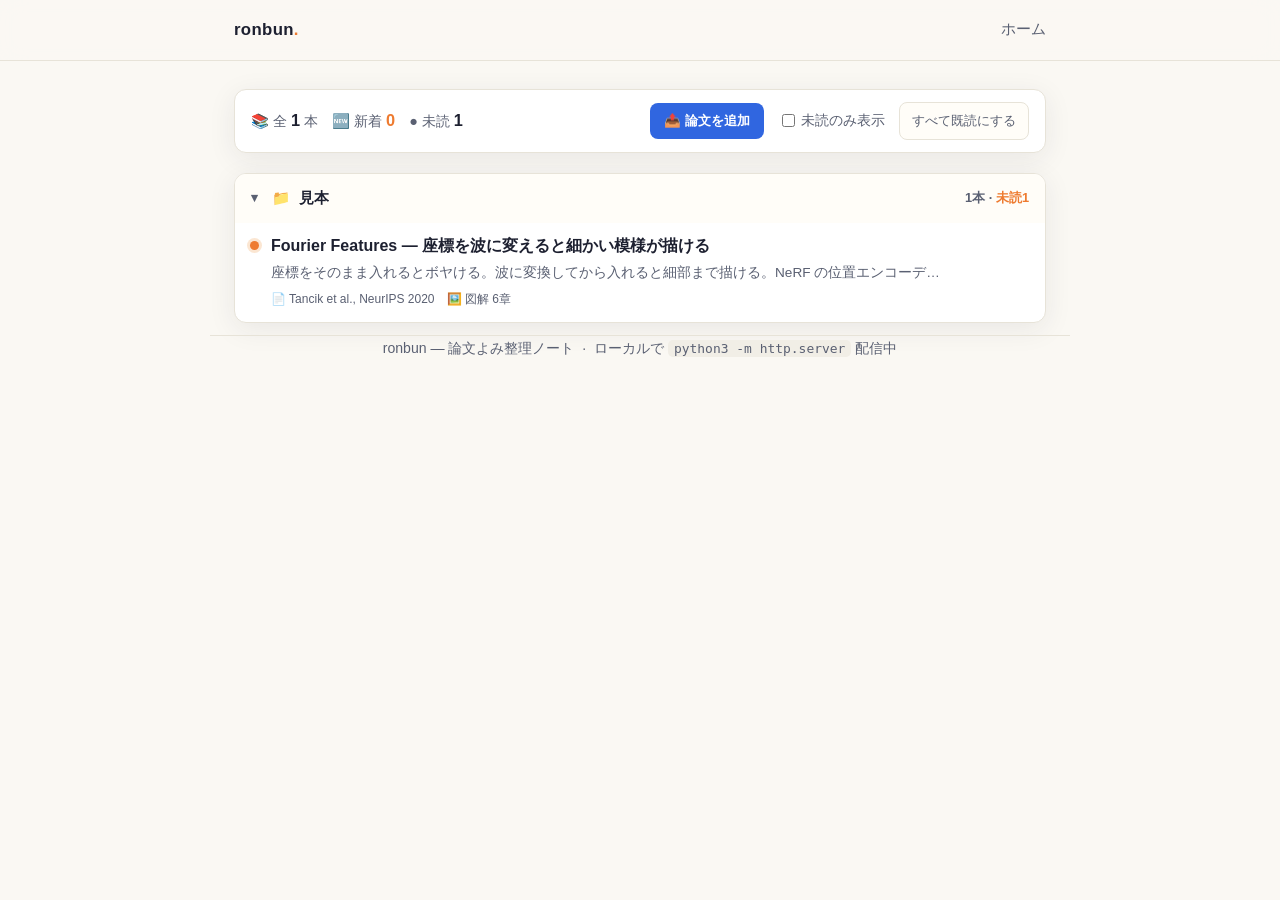
==== site/index.html @ 1fdae8b8 "ronbun: 論文PDFから日本語の図解ページを作るローカル論文ノート - PDF アップロード → claude CLI で精読・6章の図解ページ生成・点検 - 理解度チェック（3択×4問）と質問" ====
<!DOCTYPE html>
<html lang="ja">
<head>
<meta charset="UTF-8">
<meta name="viewport" content="width=device-width, initial-scale=1.0">
<title>ronbun — 論文よみ整理</title>
<link rel="stylesheet" href="assets/style.css">
</head>
<body>

<header class="topbar">
  <div class="wrap">
    <div class="brand">ronbun<span>.</span></div>
    <nav>
      <a href="index.html">ホーム</a>
    </nav>
  </div>
</header>

<main class="wrap directory">

  <!-- ステータスバー（未読・新着） -->
  <div class="statusbar">
    <span class="stat">📚 全 <b id="stat-total">0</b> 本</span>
    <span class="stat hot">🆕 新着 <b id="stat-new">0</b></span>
    <span class="stat">● 未読 <b id="stat-unread">0</b></span>
    <span class="spacer"></span>
    <a class="add-link" href="upload.html">📤 論文を追加</a>
    <label class="toggle"><input type="checkbox" id="filter-unread">未読のみ表示</label>
    <button id="mark-all-read" title="今ある論文をすべて既読扱いにします">すべて既読にする</button>
  </div>

  <!-- 新着（最近追加したもの） -->
  <section class="newly" id="newly" hidden>
    <h2>🆕 新着・最近追加された論文</h2>
    <div class="new-list"></div>
  </section>

  <div class="topic">
    <div class="topic-title">見本</div>
    <div class="cards">

      <a class="paper-card" href="pages/fourier-features.html">
        <span class="tag">解説あり</span>
        <h3>Fourier Features — 座標を波に変えると細かい模様が描ける</h3>
        <p>座標をそのまま入れるとボヤける。波に変換してから入れると細部まで描ける。NeRF の位置エンコーディングの理論的な土台。</p>
        <div class="row"><span>📄 Tancik et al., NeurIPS 2020</span><span>🖼️ 図解 6章</span></div>
      </a>

    </div>
  </div>

</main>

<footer class="wrap">
  ronbun — 論文よみ整理ノート &nbsp;·&nbsp; ローカルで <code>python3 -m http.server</code> 配信中
</footer>

<script>
/* ディレクトリ表示 + 未読/新着トラッキング（localStorage、href をキーに自動判定） */
(function(){
  const LS = {
    get(k,d){ try{ const v=localStorage.getItem('ronbun.'+k); return v===null?d:JSON.parse(v); }catch(e){ return d; } },
    set(k,v){ try{ localStorage.setItem('ronbun.'+k, JSON.stringify(v)); }catch(e){} }
  };
  const main = document.querySelector('main.directory');
  if(!main) return;
  const cards = Array.from(main.querySelectorAll('.paper-card'));
  const idOf = a => (a.getAttribute('href')||'').replace(/^pages\//,'').replace(/\.html$/,'');
  const now = Date.now(), DAY = 86400000, NEW_DAYS = 7;

  let read = new Set(LS.get('read', []));
  let firstSeen = LS.get('firstSeen', null);
  const firstVisit = (firstSeen === null);
  if(firstVisit) firstSeen = {};
  // 初回訪問時は既存の論文を「以前から在った」扱いにして新着にしない
  cards.forEach(a=>{ const id=idOf(a); if(!(id in firstSeen)) firstSeen[id] = firstVisit ? (now - 999*DAY) : now; });
  LS.set('firstSeen', firstSeen);
  const isNew = id => !read.has(id) && (now - (firstSeen[id]||0) < NEW_DAYS*DAY);

  const saveRead = ()=> LS.set('read', [...read]);

  // 各論文行を装飾
  cards.forEach(a=>{
    const id = idOf(a);
    a.classList.toggle('read', read.has(id));
    a.classList.toggle('unread', !read.has(id));
    if(!a.querySelector('.rdot')){ const d=document.createElement('span'); d.className='rdot'; a.appendChild(d); }
    let b=a.querySelector('.badges'); if(!b){ b=document.createElement('span'); b.className='badges'; a.appendChild(b); }
    b.innerHTML = (isNew(id)?'<span class="badge-new">NEW</span>':'') + (read.has(id)?'<span class="badge-read">既読</span>':'');
    a.addEventListener('click', ()=>{ read.add(id); saveRead(); }, {capture:true});
  });

  // フォルダ（トピック）を折りたたみ式に＋件数表示
  const collapsed = new Set(LS.get('collapsed', []));
  main.querySelectorAll('.topic').forEach(topic=>{
    const title = topic.querySelector('.topic-title'); if(!title) return;
    const name = title.textContent.trim();
    const inCards = Array.from(topic.querySelectorAll('.paper-card'));
    const unread = inCards.filter(a=>!read.has(idOf(a))).length;
    if(unread===0) topic.classList.add('no-unread');
    title.innerHTML = '<span class="chev">▾</span><span class="folder-ico">📁</span>'
      + '<span class="fname"></span><span class="fcount">'+inCards.length+'本'
      + (unread? ' · <span class="funread">未読'+unread+'</span>':'') + '</span>';
    title.querySelector('.fname').textContent = name;
    topic.dataset.name = name;
    if(collapsed.has(name)) topic.classList.add('collapsed');
    title.addEventListener('click', ()=>{
      topic.classList.toggle('collapsed');
      if(topic.classList.contains('collapsed')) collapsed.add(name); else collapsed.delete(name);
      LS.set('collapsed', [...collapsed]);
    });
  });

  // 新着セクション
  const newCards = cards.filter(a=>isNew(idOf(a)))
    .sort((x,y)=> (firstSeen[idOf(y)]||0) - (firstSeen[idOf(x)]||0));
  const newlyEl = document.getElementById('newly');
  if(newlyEl){
    if(newCards.length){
      const list = newlyEl.querySelector('.new-list'); list.innerHTML='';
      newCards.forEach(a=>{
        const id=idOf(a);
        const topicName = a.closest('.topic') ? (a.closest('.topic').dataset.name||'') : '';
        const title = (a.querySelector('h3')||{}).textContent || id;
        const el=document.createElement('a'); el.href=a.getAttribute('href');
        el.innerHTML='<span class="nf-new">NEW</span><span class="nf-title"></span><span class="nf-topic"></span>';
        el.querySelector('.nf-title').textContent = title;
        el.querySelector('.nf-topic').textContent = topicName ? ('📁 '+topicName) : '';
        el.addEventListener('click', ()=>{ read.add(id); saveRead(); }, {capture:true});
        list.appendChild(el);
      });
      newlyEl.hidden = false;
    } else { newlyEl.hidden = true; }
  }

  // カウンタ
  const set=(id,v)=>{ const e=document.getElementById(id); if(e) e.textContent=v; };
  set('stat-total', cards.length);
  set('stat-new', newCards.length);
  set('stat-unread', cards.filter(a=>!read.has(idOf(a))).length);

  // 未読のみ表示
  const filter = document.getElementById('filter-unread');
  if(filter){ const apply=()=> main.classList.toggle('show-unread-only', filter.checked); filter.addEventListener('change', apply); apply(); }

  // すべて既読に
  const mar = document.getElementById('mark-all-read');
  if(mar) mar.addEventListener('click', ()=>{ cards.forEach(a=>read.add(idOf(a))); saveRead(); location.reload(); });
})();
</script>

</body>
</html>
---- site/assets/style.css ----
/* ===== ronbun — 論文解説サイト 共通スタイル ===== */
/* 色の意味づけ: 低周波 = 暖色(オレンジ) / 高周波 = 寒色(ブルー) で一貫させる */

:root {
  --bg:        #faf8f3;
  --bg-soft:   #fffdf8;
  --card:      #ffffff;
  --ink:       #1d2030;
  --ink-soft:  #5a6072;
  --line:      #e7e3d8;

  --warm:      #ee7b30;   /* 低周波・ざっくり */
  --warm-soft: #fbe6d2;
  --cool:      #3066e0;   /* 高周波・こまかい */
  --cool-soft: #dbe6fb;
  --good:      #1f9d72;   /* ちょうどいい */
  --bad:       #d23f54;

  --radius: 18px;
  --shadow: 0 6px 28px rgba(40, 40, 70, 0.08);
  --shadow-lg: 0 18px 50px rgba(40, 40, 70, 0.14);
  --font: -apple-system, BlinkMacSystemFont, "Hiragino Sans", "Yu Gothic", "Noto Sans JP", sans-serif;
  --mono: "SF Mono", "JetBrains Mono", ui-monospace, monospace;
}

* { box-sizing: border-box; }

html { scroll-behavior: smooth; }

body {
  margin: 0;
  font-family: var(--font);
  color: var(--ink);
  background: var(--bg);
  line-height: 1.75;
  -webkit-font-smoothing: antialiased;
}

a { color: var(--cool); text-decoration: none; }
a:hover { text-decoration: underline; }

.wrap { max-width: 860px; margin: 0 auto; padding: 0 24px; }

/* ---- ヘッダー ---- */
.topbar {
  position: sticky; top: 0; z-index: 50;
  background: rgba(250, 248, 243, 0.82);
  backdrop-filter: saturate(160%) blur(12px);
  border-bottom: 1px solid var(--line);
}
.topbar .wrap {
  display: flex; align-items: center; gap: 14px;
  height: 60px;
}
.topbar .brand { font-weight: 800; letter-spacing: .02em; font-size: 1.05rem; }
.topbar .brand span { color: var(--warm); }
.topbar nav { margin-left: auto; display: flex; gap: 18px; font-size: .92rem; }
.topbar nav a { color: var(--ink-soft); }

/* ---- ヒーロー ---- */
.hero { padding: 72px 0 36px; text-align: center; }
.hero .kicker {
  display: inline-block; font-size: .78rem; font-weight: 700; letter-spacing: .14em;
  text-transform: uppercase; color: var(--warm);
  background: var(--warm-soft); padding: 6px 14px; border-radius: 999px;
}
.hero h1 { font-size: clamp(1.9rem, 5vw, 3rem); line-height: 1.2; margin: 18px 0 10px; letter-spacing: -.01em; }
.hero .sub { font-size: 1.1rem; color: var(--ink-soft); max-width: 620px; margin: 0 auto; }
.hero .meta { margin-top: 22px; font-size: .85rem; color: var(--ink-soft); }
.hero .meta b { color: var(--ink); font-weight: 600; }

/* ---- TL;DR バナー ---- */
.tldr {
  background: linear-gradient(135deg, #fff 0%, #fbf6ee 100%);
  border: 1px solid var(--line);
  border-radius: var(--radius);
  box-shadow: var(--shadow);
  padding: 26px 30px;
  margin: 40px 0;
  position: relative;
}
.tldr h3 { margin: 0 0 8px; font-size: .82rem; letter-spacing: .12em; text-transform: uppercase; color: var(--warm); }
.tldr p { margin: 0; font-size: 1.18rem; line-height: 1.7; }

/* ---- セクション ---- */
section { padding: 40px 0; }
.step-num {
  display: inline-flex; align-items: center; justify-content: center;
  width: 34px; height: 34px; border-radius: 50%;
  background: var(--ink); color: #fff; font-weight: 800; font-size: .95rem;
  margin-right: 12px; flex: 0 0 auto;
}
.section-head { display: flex; align-items: center; margin-bottom: 6px; }
.section-head h2 { font-size: 1.55rem; margin: 0; letter-spacing: -.01em; }
.lead { font-size: 1.06rem; color: var(--ink-soft); margin: 0 0 24px; padding-left: 46px; }

/* ---- 図の枠 ---- */
figure.viz {
  margin: 0 0 14px; background: var(--card);
  border: 1px solid var(--line); border-radius: var(--radius);
  box-shadow: var(--shadow); padding: 26px; overflow: hidden;
}
figure.viz svg { display: block; width: 100%; height: auto; }
figure.viz figcaption {
  margin-top: 16px; font-size: .9rem; color: var(--ink-soft); text-align: center;
}

/* 論文PDFから切り出した実図 */
figure.viz.from-paper { padding: 18px; }
figure.viz.from-paper img { display: block; width: 100%; height: auto; border-radius: 8px; }
figure.viz.from-paper figcaption::before {
  content: "📄 論文の図 — "; font-weight: 700; color: var(--cool);
}

/* before/after 横並び */
.duo { display: grid; grid-template-columns: 1fr 1fr; gap: 18px; }
@media (max-width: 640px) { .duo { grid-template-columns: 1fr; } }
.duo .label { text-align: center; font-weight: 700; font-size: .9rem; margin-bottom: 8px; }
.duo .label.no { color: var(--bad); }
.duo .label.yes { color: var(--good); }

/* ---- 注釈カード ---- */
.note {
  background: var(--cool-soft); border-left: 4px solid var(--cool);
  border-radius: 10px; padding: 14px 18px; margin: 18px 0; font-size: .96rem;
}
.note.warm { background: var(--warm-soft); border-color: var(--warm); }

/* ---- 「もっと詳しく」折りたたみ（数式など） ---- */
details.deep {
  margin: 22px 0; border: 1px dashed var(--line); border-radius: 12px;
  background: var(--bg-soft); padding: 4px 18px;
}
details.deep summary {
  cursor: pointer; font-weight: 700; padding: 12px 0; color: var(--ink-soft);
  list-style: none;
}
details.deep summary::-webkit-details-marker { display: none; }
details.deep summary::before { content: "▸ "; color: var(--cool); }
details.deep[open] summary::before { content: "▾ "; }
details.deep .body { padding: 4px 0 16px; font-size: .96rem; color: var(--ink-soft); }
code, .mono { font-family: var(--mono); font-size: .92em; background: #f1eee6; padding: 1px 6px; border-radius: 5px; }

/* ---- スライダー操作パネル ---- */
.controls {
  display: flex; align-items: center; gap: 16px; flex-wrap: wrap;
  margin-top: 18px; padding: 16px 18px; background: var(--bg-soft);
  border: 1px solid var(--line); border-radius: 12px;
}
.controls label { font-weight: 600; font-size: .92rem; }
.controls input[type=range] { flex: 1; min-width: 160px; accent-color: var(--cool); }
.controls .val { font-family: var(--mono); font-weight: 700; min-width: 58px; text-align: right; }
.verdict { font-weight: 700; }

/* ---- 論文カード（トップ） ---- */
.cards { display: grid; grid-template-columns: 1fr; gap: 18px; margin: 28px 0; }
.paper-card {
  display: block; background: var(--card); border: 1px solid var(--line);
  border-radius: var(--radius); padding: 24px 26px; box-shadow: var(--shadow);
  transition: transform .15s ease, box-shadow .15s ease; color: inherit;
}
.paper-card:hover { transform: translateY(-3px); box-shadow: var(--shadow-lg); text-decoration: none; }
.paper-card .tag {
  font-size: .72rem; font-weight: 700; letter-spacing: .08em; text-transform: uppercase;
  color: var(--cool); background: var(--cool-soft); padding: 4px 10px; border-radius: 999px;
}
.paper-card h3 { margin: 12px 0 6px; font-size: 1.2rem; }
.paper-card p { margin: 0; color: var(--ink-soft); font-size: .96rem; }
.paper-card .row { margin-top: 14px; font-size: .84rem; color: var(--ink-soft); display: flex; gap: 14px; }

.topic { margin-top: 8px; }
.topic .topic-title { display: flex; align-items: center; gap: 10px; font-size: .82rem; font-weight: 700; letter-spacing: .1em; text-transform: uppercase; color: var(--ink-soft); }
.topic .topic-title::after { content: ""; flex: 1; height: 1px; background: var(--line); }

/* ---- フッター ---- */
footer { border-top: 1px solid var(--line); margin-top: 40px; padding: 30px 0 60px; color: var(--ink-soft); font-size: .88rem; text-align: center; }

/* ---- パンくず ---- */
.crumbs { font-size: .86rem; color: var(--ink-soft); padding-top: 24px; }
.crumbs a { color: var(--ink-soft); }

/* ---- 関連研究の系譜図 ---- */
.lineage { display: flex; align-items: stretch; gap: 10px; flex-wrap: wrap; margin: 10px 0 6px; }
.lineage .col { flex: 1 1 200px; }
.lineage .col h4 {
  margin: 0 0 10px; font-size: .78rem; letter-spacing: .08em; text-transform: uppercase;
  color: var(--ink-soft); text-align: center;
}
.lineage .ref {
  background: var(--card); border: 1px solid var(--line); border-radius: 12px;
  padding: 11px 14px; margin-bottom: 10px; box-shadow: var(--shadow); font-size: .9rem;
}
.lineage .ref b { display: block; font-size: .82rem; color: var(--ink-soft); font-weight: 600; }
.lineage .col.center .ref { background: var(--cool-soft); border-color: var(--cool); }
/* クリックできる参照カード */
.lineage a.ref { display: block; color: inherit; text-decoration: none;
  transition: transform .12s ease, box-shadow .12s ease, border-color .12s ease; }
.lineage a.ref:hover { transform: translateY(-2px); box-shadow: var(--shadow-lg); border-color: var(--cool); text-decoration: none; }
.go { color: var(--cool); font-size: .76rem; font-weight: 700; float: right; }
a.note:hover .go { text-decoration: underline; }
.lineage .arrow {
  display: flex; align-items: center; justify-content: center;
  font-size: 1.5rem; color: var(--cool); flex: 0 0 22px;
}
@media (max-width: 680px) {
  .lineage { flex-direction: column; }
  .lineage .arrow { transform: rotate(90deg); height: 22px; }
}

/* ===== ディレクトリ表示（トップページ） ===== */
.statusbar {
  display: flex; align-items: center; gap: 14px; flex-wrap: wrap;
  margin: 4px 0 20px; padding: 12px 16px; background: var(--card);
  border: 1px solid var(--line); border-radius: 12px; box-shadow: var(--shadow);
}
.statusbar .stat { font-size: .9rem; color: var(--ink-soft); }
.statusbar .stat b { color: var(--ink); font-size: 1.02rem; }
.statusbar .stat.hot b { color: var(--warm); }
.statusbar .spacer { flex: 1 1 auto; }
.statusbar .toggle { display: inline-flex; align-items: center; font-size: .85rem; color: var(--ink-soft); cursor: pointer; }
.statusbar .toggle input { margin-right: 6px; accent-color: var(--warm); }
.statusbar button {
  font: inherit; font-size: .84rem; cursor: pointer; border: 1px solid var(--line);
  background: var(--bg-soft); padding: 6px 12px; border-radius: 8px; color: var(--ink-soft);
}
.statusbar button:hover { background: #fff; border-color: var(--warm); color: var(--warm); }

/* 新着セクション */
.newly { margin: 0 0 26px; border: 1px solid var(--warm); border-radius: 14px;
  background: linear-gradient(135deg,#fff 0%, var(--warm-soft) 100%); padding: 16px 18px; box-shadow: var(--shadow); }
.newly h2 { margin: 0 0 12px; font-size: .98rem; color: var(--warm); letter-spacing: .03em; }
.newly .new-list { display: flex; flex-direction: column; gap: 4px; }
.newly .new-list a { display: flex; align-items: baseline; gap: 10px; color: inherit; text-decoration: none; padding: 7px 10px; border-radius: 8px; }
.newly .new-list a:hover { background: #fff; }
.newly .nf-new { background: var(--warm); color: #fff; font-size: .64rem; font-weight: 800; padding: 2px 7px; border-radius: 999px; letter-spacing: .05em; flex: 0 0 auto; }
.newly .nf-title { font-weight: 700; font-size: .95rem; }
.newly .nf-topic { font-size: .76rem; color: var(--ink-soft); margin-left: auto; }

/* フォルダ（トピック）— ディレクトリ風 */
.directory .topic { margin: 0 0 12px; border: 1px solid var(--line); border-radius: 12px;
  overflow: hidden; background: var(--card); box-shadow: var(--shadow); }
.directory .topic-title { display: flex; align-items: center; gap: 9px; cursor: pointer; user-select: none;
  margin: 0; padding: 12px 16px; background: var(--bg-soft);
  font-size: .92rem; font-weight: 700; letter-spacing: 0; text-transform: none; color: var(--ink); }
.directory .topic-title::after { content: none; }
.directory .topic-title .chev { color: var(--ink-soft); font-size: .8rem; transition: transform .15s ease; width: 12px; }
.directory .topic.collapsed .topic-title .chev { transform: rotate(-90deg); }
.directory .topic-title .fname { white-space: nowrap; overflow: hidden; text-overflow: ellipsis; }
.directory .topic-title .fcount { margin-left: auto; font-weight: 600; font-size: .8rem; color: var(--ink-soft); flex: 0 0 auto; }
.directory .topic-title .funread { color: var(--warm); font-weight: 700; }
.directory .topic.collapsed .cards { display: none; }
.directory .cards { display: flex; flex-direction: column; gap: 0; margin: 0; }

/* ファイル行（論文） */
.directory .paper-card { position: relative; display: block; padding: 12px 92px 12px 36px;
  border: 0; border-top: 1px solid var(--line); border-radius: 0; box-shadow: none; background: transparent; transform: none; }
.directory .cards .paper-card:first-child { border-top: 0; }
.directory .paper-card:hover { background: var(--bg-soft); transform: none; box-shadow: none; }
.directory .paper-card .tag { display: none; }
.directory .paper-card h3 { margin: 0; font-size: 1rem; line-height: 1.4; }
.directory .paper-card p { margin: 3px 0 0; font-size: .85rem; color: var(--ink-soft);
  display: -webkit-box; -webkit-line-clamp: 1; -webkit-box-orient: vertical; overflow: hidden; }
.directory .paper-card .row { margin-top: 5px; font-size: .75rem; gap: 12px; }
.directory .paper-card.read h3 { color: var(--ink-soft); font-weight: 600; }
.directory .paper-card.read p { opacity: .75; }
/* 状態ドット */
.directory .paper-card .rdot { position: absolute; left: 15px; top: 18px; width: 9px; height: 9px; border-radius: 50%; }
.directory .paper-card.unread .rdot { background: var(--warm); box-shadow: 0 0 0 3px var(--warm-soft); }
.directory .paper-card.read .rdot { background: transparent; border: 1.5px solid var(--line); box-sizing: border-box; }
/* 右側バッジ */
.directory .paper-card .badges { position: absolute; right: 14px; top: 13px; display: flex; gap: 6px; align-items: center; }
.directory .badge-new { background: var(--warm); color: #fff; font-size: .66rem; font-weight: 800; padding: 2px 8px; border-radius: 999px; letter-spacing: .05em; }
.directory .badge-read { font-size: .72rem; color: var(--ink-soft); }
/* フィルタ（未読のみ） */
.directory.show-unread-only .paper-card.read { display: none; }
.directory.show-unread-only .topic.no-unread { display: none; }

/* ===== アップロード画面 ===== */
.dropzone { border: 2.5px dashed var(--line); border-radius: 18px; background: var(--bg-soft);
  padding: 56px 24px; text-align: center; cursor: pointer; transition: all .15s ease; }
.dropzone:hover { border-color: var(--cool); background: #fff; }
.dropzone.over { border-color: var(--cool); background: var(--cool-soft); transform: scale(1.01); }
.dropzone .dz-ico { font-size: 2.6rem; }
.dropzone .dz-main { font-size: 1.15rem; font-weight: 800; margin-top: 10px; }
.dropzone .dz-sub { color: var(--ink-soft); font-size: .9rem; margin-top: 6px; }

.up-panel, .up-progress { background: var(--card); border: 1px solid var(--line); border-radius: 16px;
  box-shadow: var(--shadow); padding: 24px 26px; margin-top: 6px; }
.up-file { font-size: 1.05rem; font-weight: 700; }
.up-fico { margin-right: 6px; }
.up-metatxt { font-weight: 400; font-size: .85rem; color: var(--ink-soft); }
.up-field { display: block; margin: 18px 0 6px; }
.up-field span { display: block; font-size: .85rem; color: var(--ink-soft); margin-bottom: 6px; }
.up-field input { width: 100%; font: inherit; padding: 10px 12px; border: 1px solid var(--line);
  border-radius: 10px; background: var(--bg-soft); }
.up-field input:focus { outline: none; border-color: var(--cool); background: #fff; }
.up-actions { display: flex; gap: 10px; margin-top: 16px; flex-wrap: wrap; }

.btn-primary { font: inherit; font-weight: 700; cursor: pointer; border: 0; background: var(--cool);
  color: #fff; padding: 11px 20px; border-radius: 10px; text-decoration: none; display: inline-block; }
.btn-primary:hover { filter: brightness(1.06); text-decoration: none; }
.btn-ghost { font: inherit; cursor: pointer; border: 1px solid var(--line); background: var(--bg-soft);
  color: var(--ink-soft); padding: 11px 18px; border-radius: 10px; text-decoration: none; display: inline-block; }
.btn-ghost:hover { border-color: var(--cool); color: var(--cool); text-decoration: none; }

.up-progress { text-align: center; }
.up-spin { width: 40px; height: 40px; margin: 6px auto 16px; border-radius: 50%;
  border: 4px solid var(--cool-soft); border-top-color: var(--cool); animation: spin 0.9s linear infinite; }
.up-status { font-size: 1.1rem; font-weight: 700; }
.up-hint { color: var(--ink-soft); font-size: .88rem; margin-top: 8px; }
.up-result { margin-top: 20px; display: flex; gap: 10px; justify-content: center; flex-wrap: wrap; }
.up-err { color: var(--bad); background: #fde8ec; border: 1px solid var(--bad); border-radius: 10px;
  padding: 12px 14px; margin-bottom: 14px; font-size: .9rem; text-align: left; white-space: pre-wrap; max-height: 200px; overflow: auto; }

/* アップロード導線ボタン（トップのステータスバー用） */
.statusbar .add-link { font-size: .84rem; font-weight: 700; text-decoration: none;
  background: var(--cool); color: #fff; padding: 6px 14px; border-radius: 8px; }
.statusbar .add-link:hover { filter: brightness(1.06); text-decoration: none; }

@keyframes spin { to { transform: rotate(360deg); } }

/* キーアニメ */
@keyframes dash { to { stroke-dashoffset: 0; } }
@keyframes float-y { 0%,100%{ transform: translateY(0);} 50%{ transform: translateY(-6px);} }

/* ===== 理解度チェック（study.js） ===== */
.quiz .step-num { background: var(--good); }
.quiz .q { background: var(--card); border: 1px solid var(--line); border-radius: 14px;
  padding: 16px 18px; margin: 0 0 14px; box-shadow: var(--shadow); }
.quiz .q-text { margin: 0 0 10px; font-weight: 700; }
.quiz .choices { display: flex; flex-direction: column; gap: 8px; }
.quiz .choice { font: inherit; text-align: left; cursor: pointer; padding: 9px 14px; border-radius: 10px;
  border: 1px solid var(--line); background: var(--bg-soft); color: var(--ink); line-height: 1.5; }
.quiz .choice:hover:not(:disabled) { border-color: var(--cool); background: #fff; }
.quiz .choice:disabled { cursor: default; opacity: .6; }
.quiz .choice.right { border-color: var(--good); background: #e3f5ee; opacity: 1; }
.quiz .choice.right::before { content: "○ "; color: var(--good); font-weight: 800; }
.quiz .choice.wrong { border-color: var(--bad); background: #fde8ec; opacity: 1; }
.quiz .choice.wrong::before { content: "× "; color: var(--bad); font-weight: 800; }
.quiz .q-explain { display: none; margin-top: 12px; padding: 10px 14px; border-left: 3px solid var(--good);
  background: var(--bg-soft); border-radius: 0 10px 10px 0; font-size: .95rem; color: var(--ink-soft); }
.quiz .q.answered .q-explain { display: block; }
.quiz-score { text-align: center; font-size: .95rem; color: var(--ink-soft); margin-top: 6px; }
.quiz-score b { color: var(--good); font-size: 1.1rem; }
.quiz-reset { font: inherit; font-size: .82rem; margin-left: 8px; cursor: pointer; border: 1px solid var(--line);
  background: var(--bg-soft); color: var(--ink-soft); border-radius: 8px; padding: 3px 10px; }

/* ===== 質問チャット（study.js） ===== */
.chat-fab { position: fixed; right: 22px; bottom: 22px; z-index: 50; font: inherit; font-weight: 700;
  border: 0; cursor: pointer; background: var(--cool); color: #fff; padding: 12px 20px; border-radius: 999px;
  box-shadow: var(--shadow-lg); }
.chat-fab:hover { filter: brightness(1.06); }
.chat-panel { position: fixed; right: 22px; bottom: 22px; z-index: 50; width: min(420px, calc(100vw - 32px));
  height: min(600px, calc(100vh - 60px)); display: flex; flex-direction: column; background: var(--card);
  border: 1px solid var(--line); border-radius: 16px; box-shadow: var(--shadow-lg); overflow: hidden; }
.chat-panel[hidden], .chat-fab[hidden] { display: none; }
.chat-head { display: flex; align-items: center; gap: 8px; padding: 12px 14px; border-bottom: 1px solid var(--line);
  background: var(--bg-soft); }
.chat-head b { flex: 1; font-size: .95rem; }
.chat-head button { font: inherit; font-size: .8rem; cursor: pointer; border: 1px solid var(--line);
  background: #fff; color: var(--ink-soft); border-radius: 8px; padding: 3px 10px; }
.chat-head .chat-x { font-size: 1.1rem; line-height: 1; padding: 2px 9px; }
.chat-log { flex: 1; overflow-y: auto; padding: 14px; display: flex; flex-direction: column; gap: 10px; font-size: .93rem; }
.chat-empty { color: var(--ink-soft); font-size: .9rem; text-align: center; margin: auto 0; }
.chat-empty small { display: block; margin-top: 12px; }
.chat-hints { display: flex; flex-direction: column; gap: 6px; margin-top: 14px; }
.chat-hints button { font: inherit; font-size: .86rem; cursor: pointer; border: 1px solid var(--cool-soft);
  background: #f4f7fe; color: var(--cool); border-radius: 10px; padding: 7px 10px; }
.msg { max-width: 92%; padding: 9px 13px; border-radius: 14px; line-height: 1.65; word-wrap: break-word; }
.msg.me { align-self: flex-end; background: var(--cool); color: #fff; border-bottom-right-radius: 4px; }
.msg.ai { align-self: flex-start; background: var(--bg); border: 1px solid var(--line); border-bottom-left-radius: 4px; }
.msg.ai.wait { color: var(--ink-soft); font-style: italic; }
.msg.ai.err { color: var(--bad); background: #fde8ec; border-color: var(--bad); }
.msg code { font-family: var(--mono); font-size: .86em; background: #f0ece2; padding: 1px 5px; border-radius: 5px; }
.msg pre { font-family: var(--mono); font-size: .82em; background: #f0ece2; padding: 8px 10px; border-radius: 8px;
  overflow-x: auto; white-space: pre-wrap; margin: 6px 0; }
.msg .li { display: block; padding-left: 1.1em; text-indent: -1.1em; }
.msg .li::before { content: "・"; }
.msg .h { display: block; margin-top: 4px; }
.chat-form { border-top: 1px solid var(--line); padding: 10px; display: flex; flex-wrap: wrap; gap: 8px; align-items: flex-end; }
.chat-form textarea { flex: 1; font: inherit; font-size: .92rem; resize: none; padding: 8px 10px;
  border: 1px solid var(--line); border-radius: 10px; background: var(--bg-soft); }
.chat-form textarea:focus { outline: none; border-color: var(--cool); background: #fff; }
.chat-form .btn-primary { padding: 9px 16px; }
.chat-quote { flex-basis: 100%; font-size: .8rem; color: var(--cool); background: #f4f7fe; border-radius: 8px;
  padding: 5px 9px; cursor: pointer; }
.chat-quote::after { content: "  ×"; color: var(--ink-soft); }
.directory > .statusbar { margin-top: 28px; }

/* 質問をもとに書き直した箇所 */
.revised { border-left: 3px solid var(--good); padding-left: 14px; margin-left: -17px; }
.rev-note { font-size: .78rem; color: var(--good); font-weight: 700; margin: 0 0 4px; }
.msg.ai.sys { background: #e3f5ee; border-color: var(--good); }
.chat-undo { font: inherit; font-size: .8rem; margin-left: 8px; cursor: pointer; border: 1px solid var(--good);
  background: #fff; color: var(--good); border-radius: 8px; padding: 2px 10px; }
.chat-head .chat-rev { border-color: var(--good); color: var(--good); }
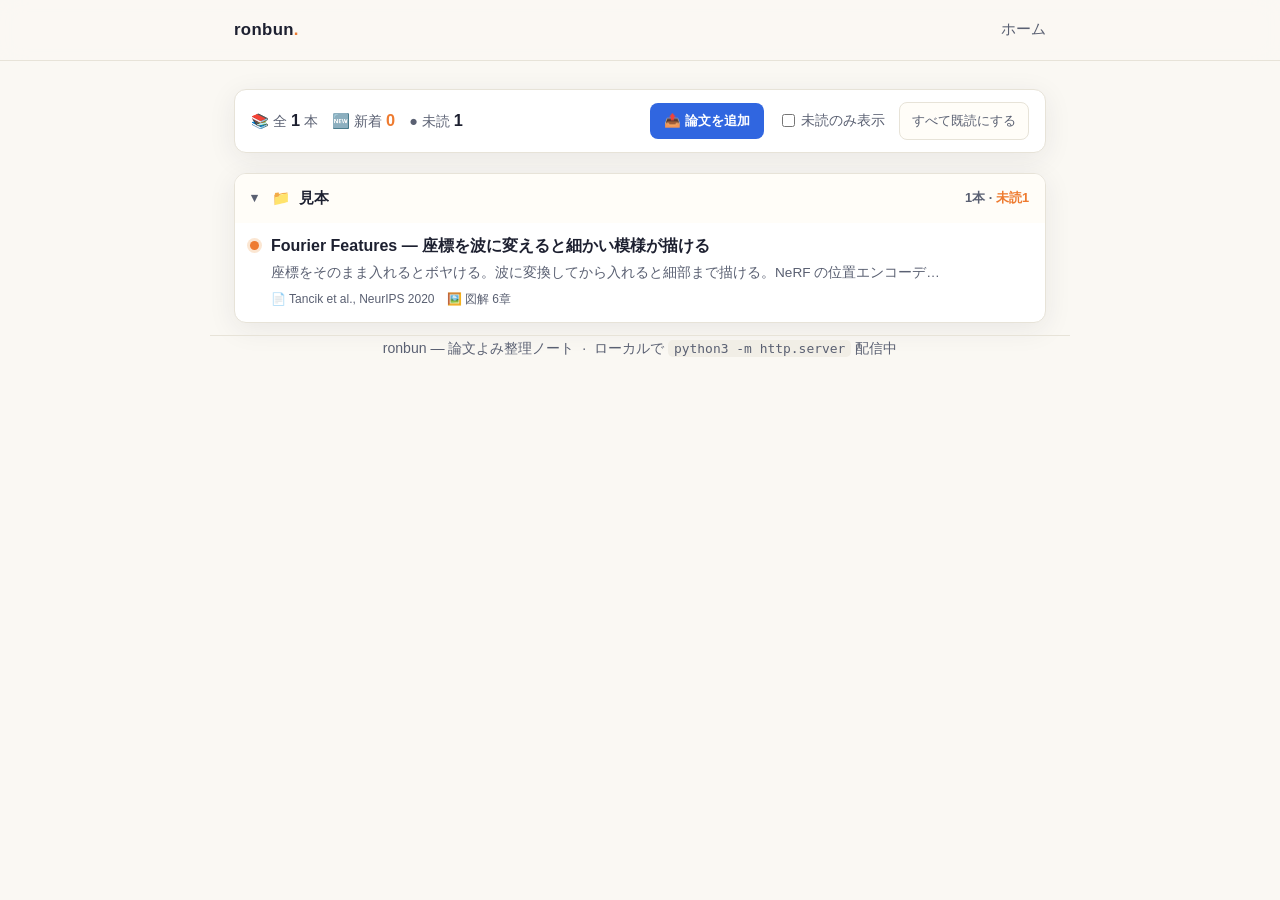
==== commit d22e3cb7: "Plain 新着 box, drop homepage footer note, send Cache-Control: no-cache Co-Authored-By: Claude Opus 5." ====
--- a/site/index.html
+++ b/site/index.html
@@ -32,7 +32,7 @@
 
   <!-- 新着（最近追加したもの） -->
   <section class="newly" id="newly" hidden>
-    <h2>🆕 新着・最近追加された論文</h2>
+    <h2>新着</h2>
     <div class="new-list"></div>
   </section>
 
--- a/site/assets/style.css
+++ b/site/assets/style.css
@@ -226,12 +226,12 @@
 .statusbar button:hover { background: #fff; border-color: var(--warm); color: var(--warm); }
 
 /* 新着セクション */
-.newly { margin: 0 0 26px; border: 1px solid var(--warm); border-radius: 14px;
-  background: linear-gradient(135deg,#fff 0%, var(--warm-soft) 100%); padding: 16px 18px; box-shadow: var(--shadow); }
-.newly h2 { margin: 0 0 12px; font-size: .98rem; color: var(--warm); letter-spacing: .03em; }
+.newly { margin: 0 0 26px; border: 1px solid var(--line); border-left: 4px solid var(--warm); border-radius: 12px;
+  background: var(--card); padding: 14px 16px; }
+.newly h2 { margin: 0 0 8px; font-size: .9rem; color: var(--ink-soft); letter-spacing: .03em; }
 .newly .new-list { display: flex; flex-direction: column; gap: 4px; }
 .newly .new-list a { display: flex; align-items: baseline; gap: 10px; color: inherit; text-decoration: none; padding: 7px 10px; border-radius: 8px; }
-.newly .new-list a:hover { background: #fff; }
+.newly .new-list a:hover { background: var(--bg-soft); }
 .newly .nf-new { background: var(--warm); color: #fff; font-size: .64rem; font-weight: 800; padding: 2px 7px; border-radius: 999px; letter-spacing: .05em; flex: 0 0 auto; }
 .newly .nf-title { font-weight: 700; font-size: .95rem; }
 .newly .nf-topic { font-size: .76rem; color: var(--ink-soft); margin-left: auto; }
@@ -354,12 +354,15 @@
   height: min(600px, calc(100vh - 60px)); display: flex; flex-direction: column; background: var(--card);
   border: 1px solid var(--line); border-radius: 16px; box-shadow: var(--shadow-lg); overflow: hidden; }
 .chat-panel[hidden], .chat-fab[hidden] { display: none; }
-.chat-head { display: flex; align-items: center; gap: 8px; padding: 12px 14px; border-bottom: 1px solid var(--line);
-  background: var(--bg-soft); }
-.chat-head b { flex: 1; font-size: .95rem; }
-.chat-head button { font: inherit; font-size: .8rem; cursor: pointer; border: 1px solid var(--line);
+.chat-head { padding: 10px 12px 10px 16px; border-bottom: 1px solid var(--line); background: var(--bg-soft); }
+.chat-title { display: flex; align-items: center; gap: 6px; }
+.chat-title b { flex: 1; min-width: 0; font-size: .95rem; white-space: nowrap; overflow: hidden; text-overflow: ellipsis; }
+.chat-tools { display: flex; gap: 6px; margin-top: 8px; }
+.chat-tools[hidden] { display: none; }
+.chat-head button { font: inherit; font-size: .78rem; white-space: nowrap; cursor: pointer; border: 1px solid var(--line);
   background: #fff; color: var(--ink-soft); border-radius: 8px; padding: 3px 10px; }
-.chat-head .chat-x { font-size: 1.1rem; line-height: 1; padding: 2px 9px; }
+.chat-head button:hover { border-color: var(--cool); color: var(--cool); }
+.chat-head .chat-x { border: 0; background: none; font-size: 1.2rem; line-height: 1; padding: 2px 6px; }
 .chat-log { flex: 1; overflow-y: auto; padding: 14px; display: flex; flex-direction: column; gap: 10px; font-size: .93rem; }
 .chat-empty { color: var(--ink-soft); font-size: .9rem; text-align: center; margin: auto 0; }
 .chat-empty small { display: block; margin-top: 12px; }
@@ -394,3 +397,8 @@
 .chat-undo { font: inherit; font-size: .8rem; margin-left: 8px; cursor: pointer; border: 1px solid var(--good);
   background: #fff; color: var(--good); border-radius: 8px; padding: 2px 10px; }
 .chat-head .chat-rev { border-color: var(--good); color: var(--good); }
+.chat-head .chat-rev:hover { background: #e3f5ee; color: var(--good); border-color: var(--good); }
+@media (max-width: 560px) {
+  .chat-panel { left: 8px; right: 8px; bottom: 8px; width: auto; height: calc(100vh - 16px); height: calc(100dvh - 16px); }
+  .chat-fab { right: 14px; bottom: 14px; }
+}
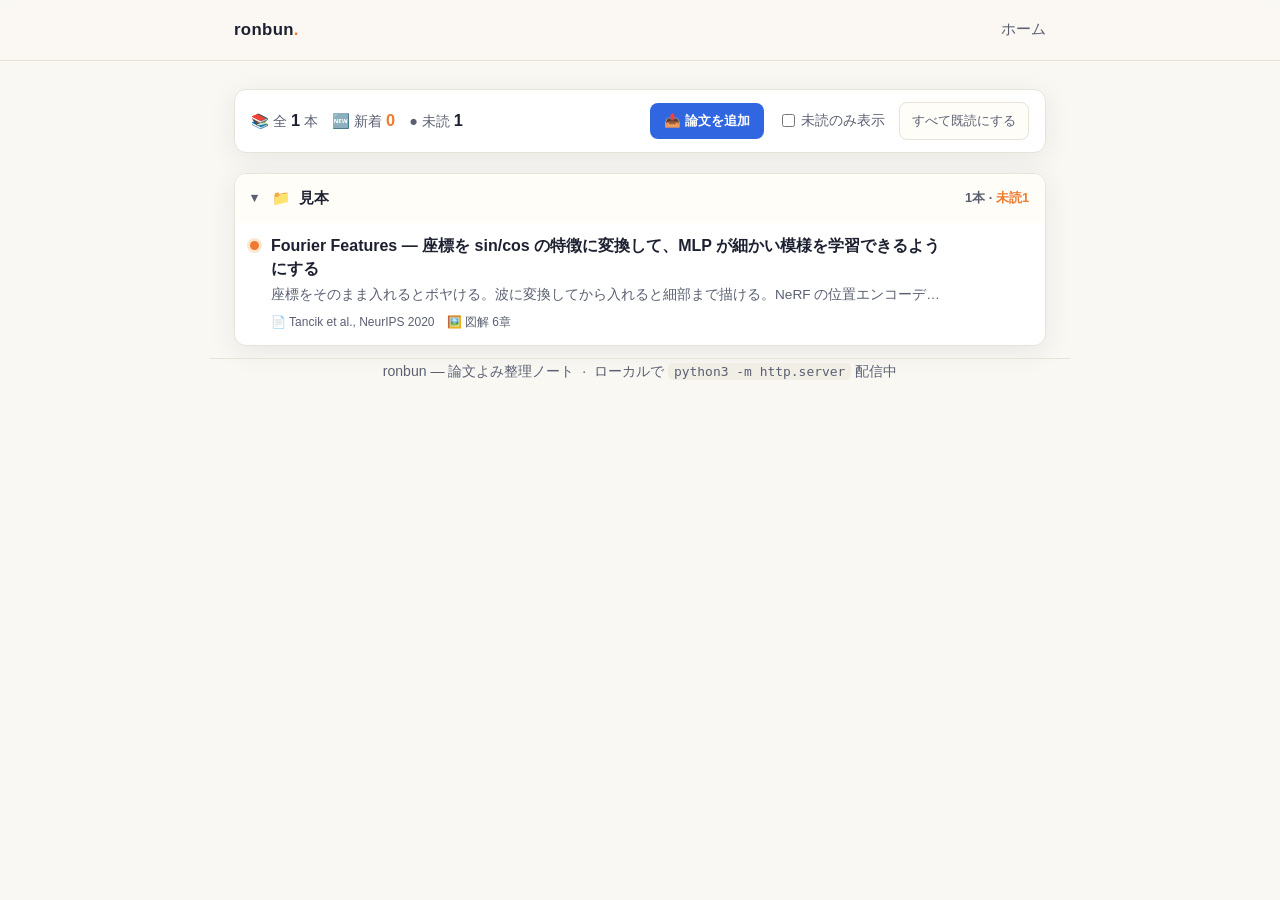
==== commit d94e055d: "Ban catchphrase-style titles; plain descriptive title for the sample page Co-Authored-By: Claude Opu" ====
--- a/site/index.html
+++ b/site/index.html
@@ -42,7 +42,7 @@
 
       <a class="paper-card" href="pages/fourier-features.html">
         <span class="tag">解説あり</span>
-        <h3>Fourier Features — 座標を波に変えると細かい模様が描ける</h3>
+        <h3>Fourier Features — 座標を sin/cos の特徴に変換して、MLP が細かい模様を学習できるようにする</h3>
         <p>座標をそのまま入れるとボヤける。波に変換してから入れると細部まで描ける。NeRF の位置エンコーディングの理論的な土台。</p>
         <div class="row"><span>📄 Tancik et al., NeurIPS 2020</span><span>🖼️ 図解 6章</span></div>
       </a>
